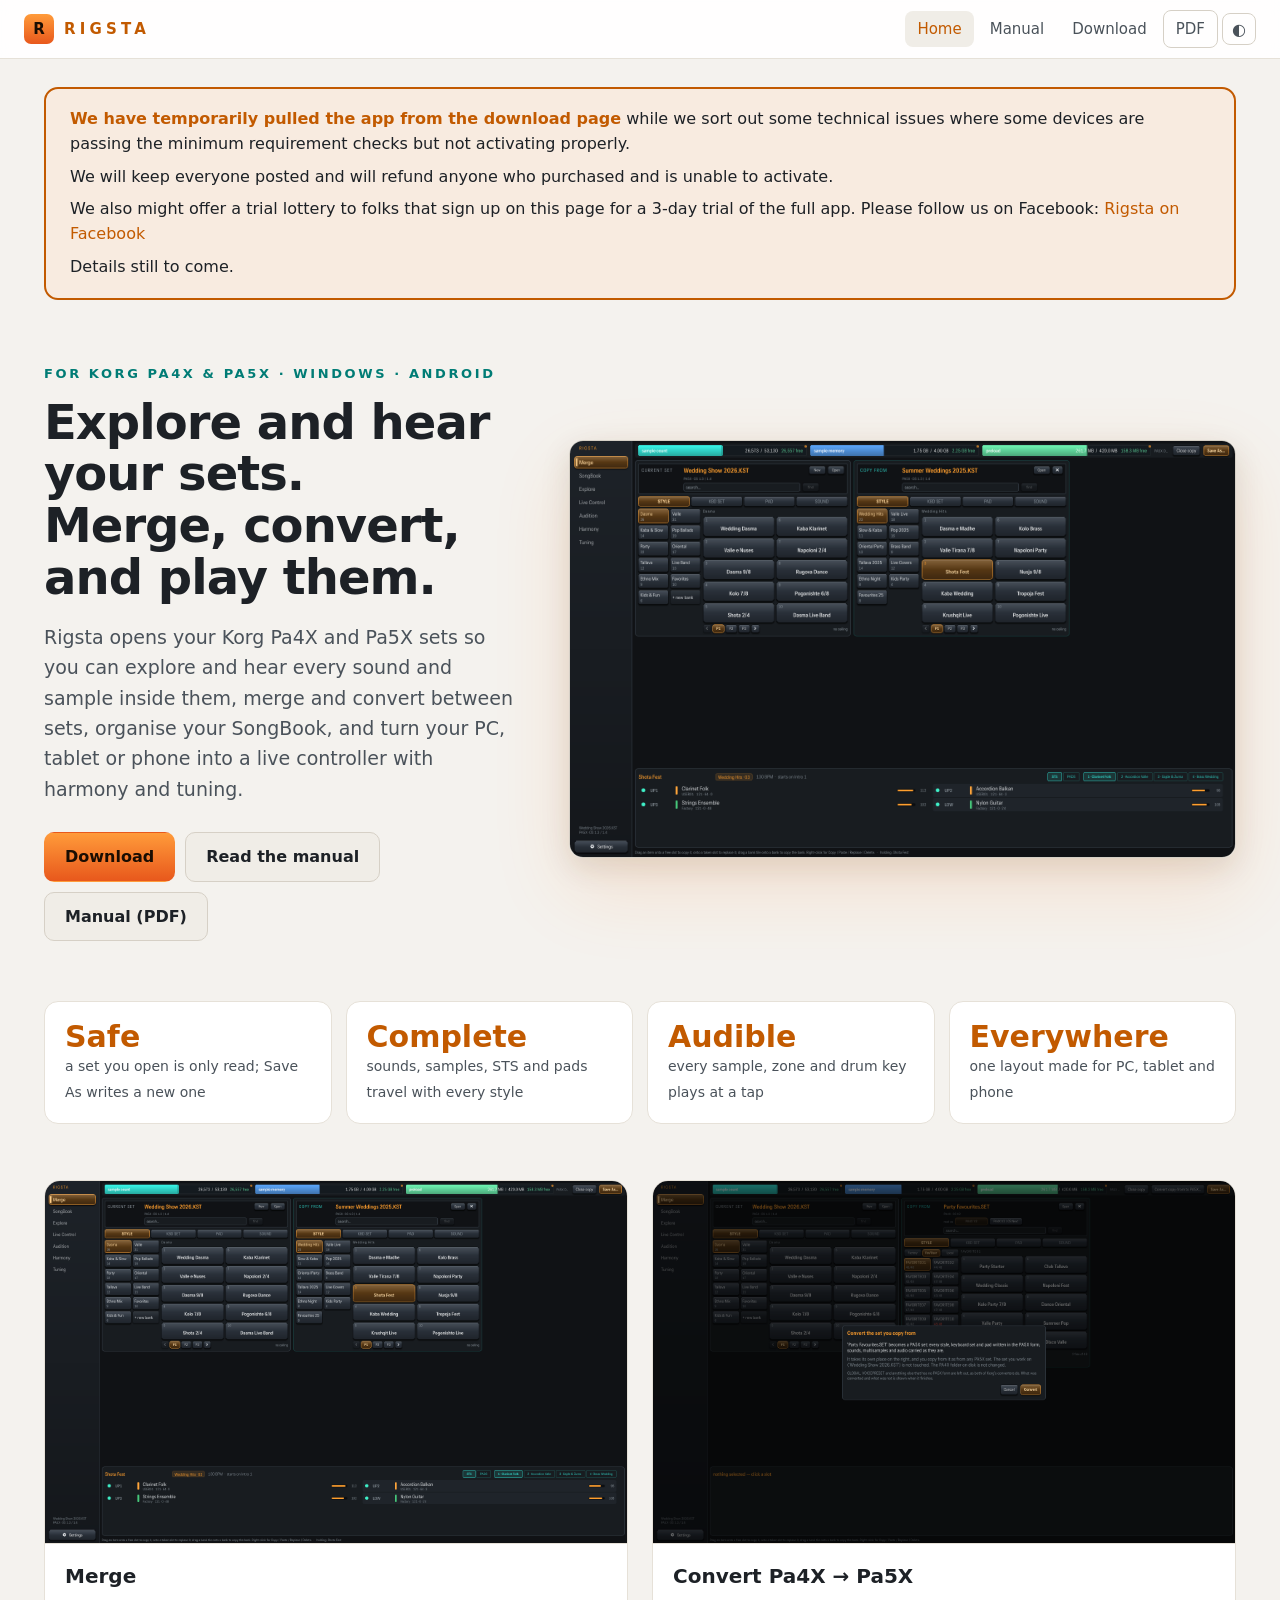
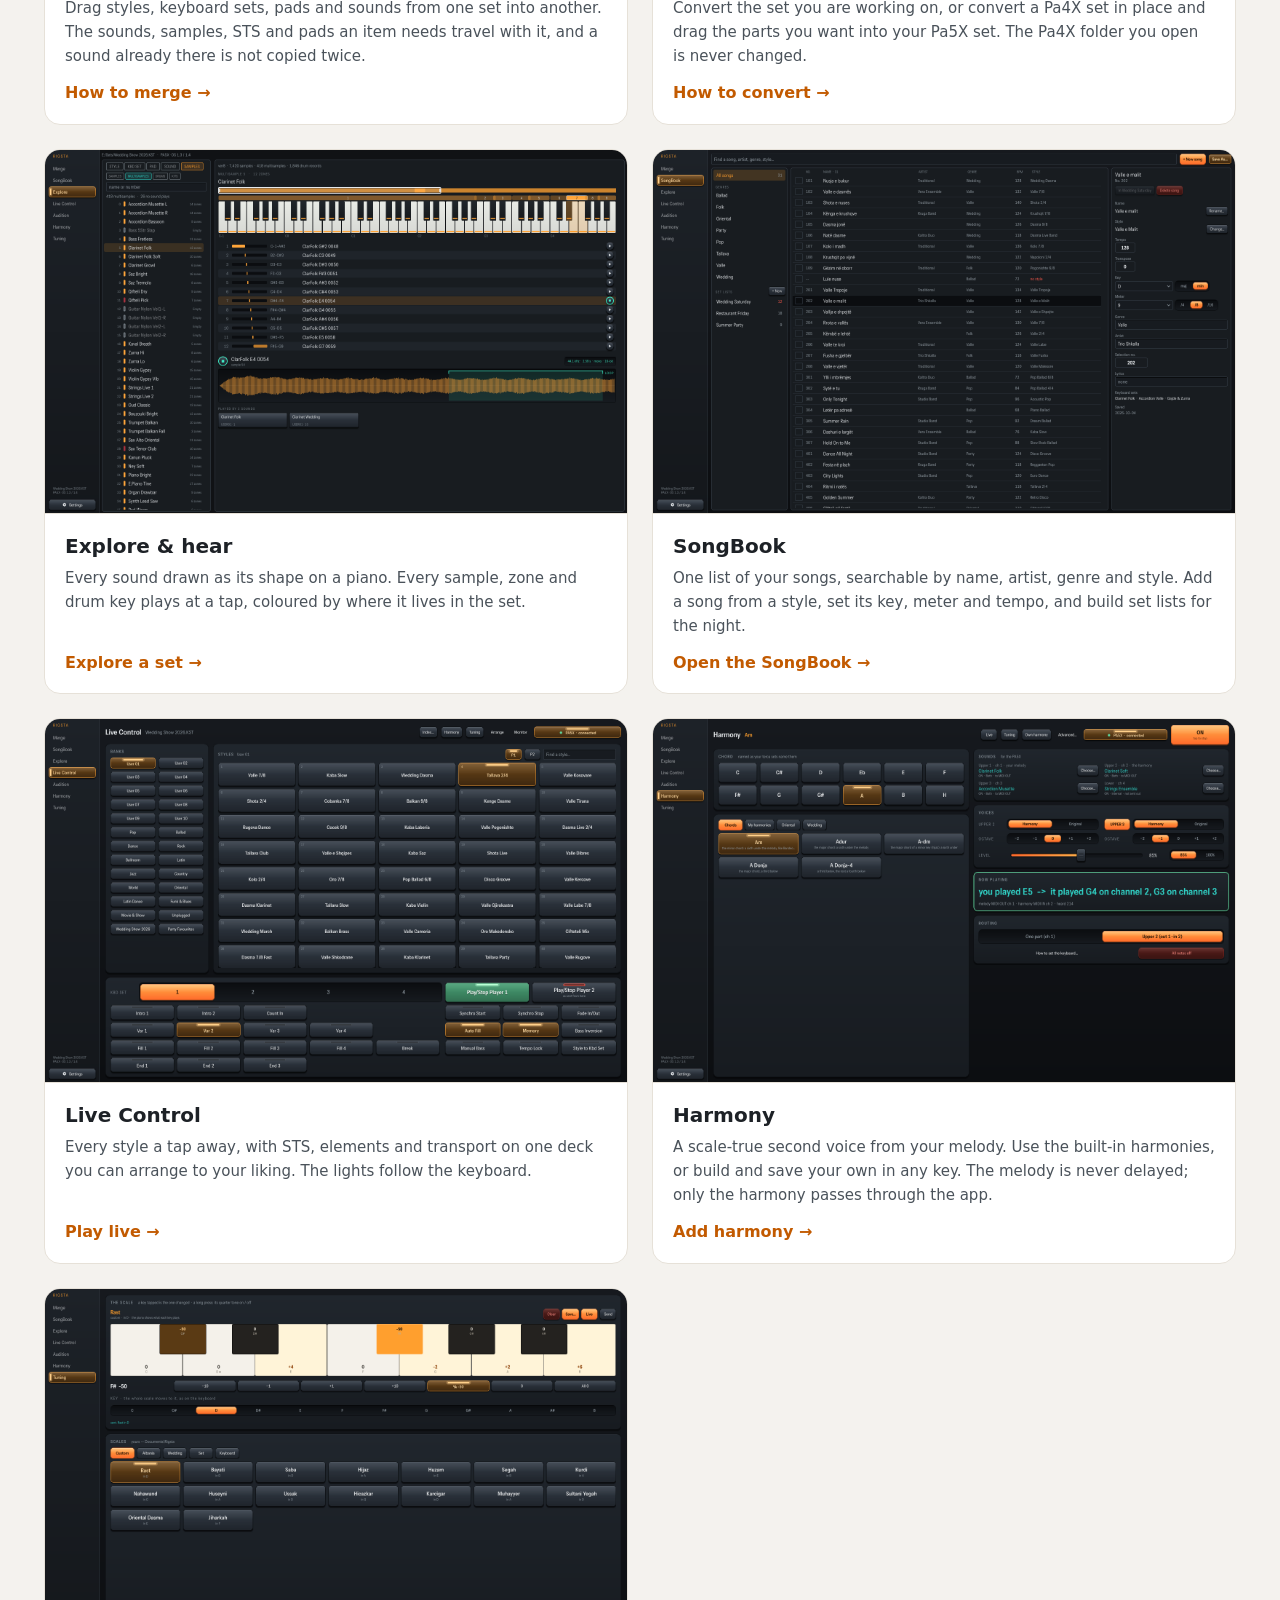
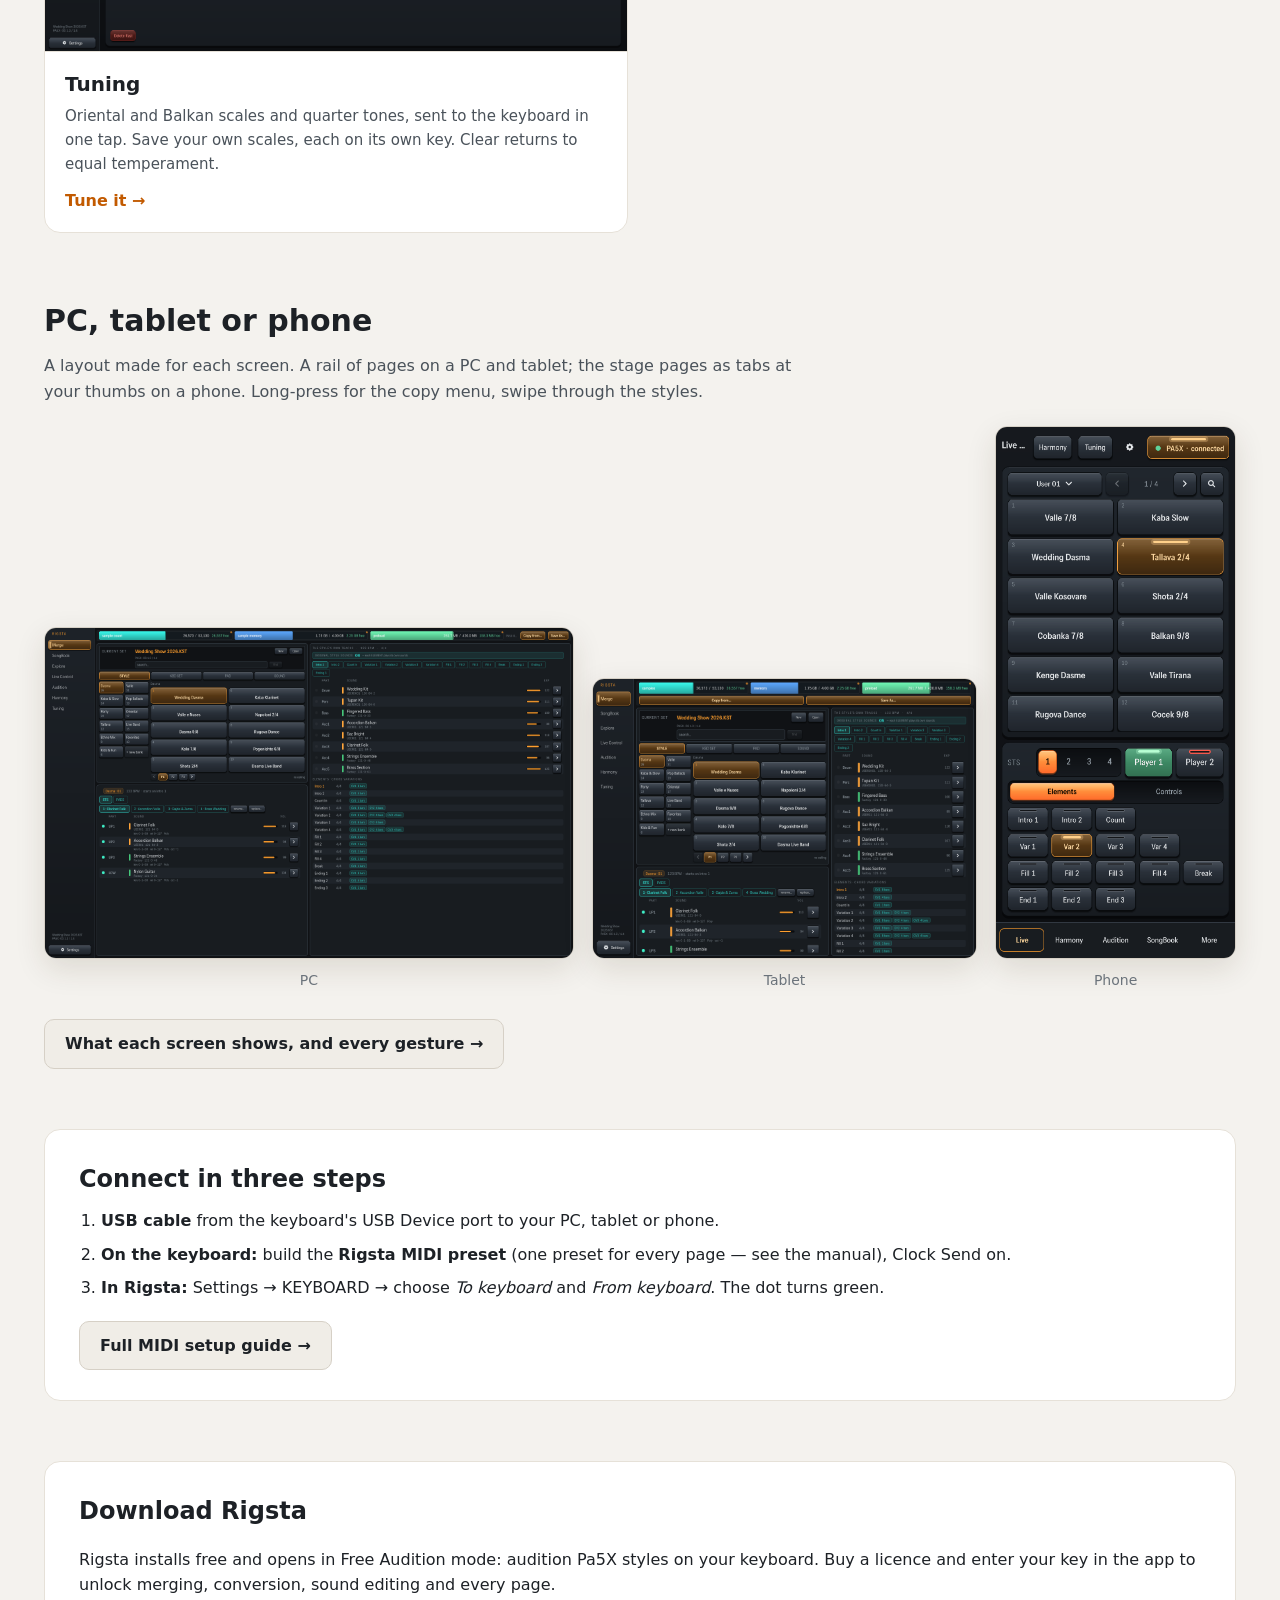
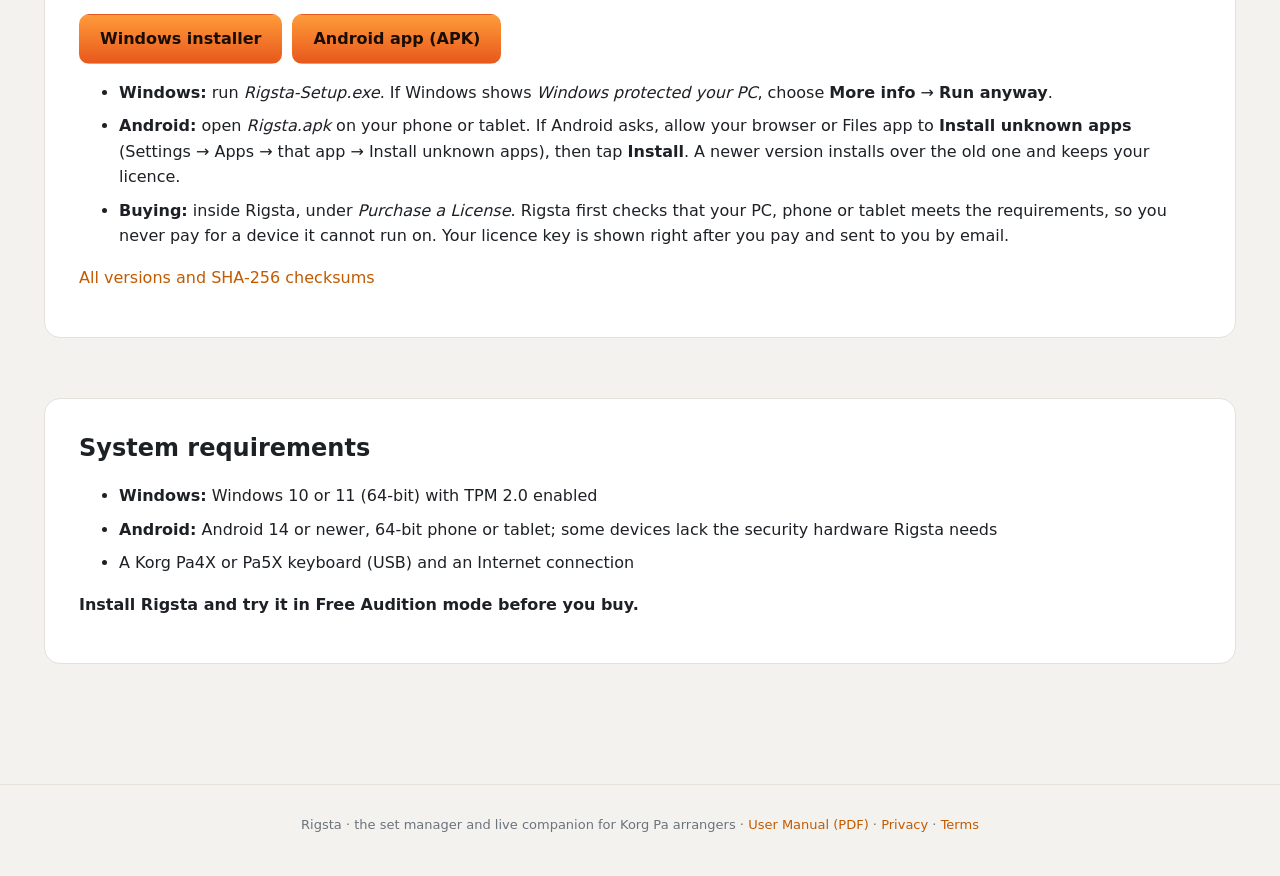
==== index.html @ fed22f4d "Website 2026-10-22 19:08 (Rigsta 1.0.19, be6cf35)" ====
<!doctype html>
<html lang="en"><head>
<meta charset="utf-8"><meta name="viewport" content="width=device-width, initial-scale=1">
<title>Rigsta — set manager and live companion for Korg Pa</title><meta name="description" content="Explore and hear your Korg Pa4X and Pa5X sets, merge and convert between them, organise your SongBook, and play live with harmony and tuning.">
<link rel="stylesheet" href="assets/site.css"><script>try{var t=localStorage.getItem('rigsta-docs-theme');if(t)document.documentElement.dataset.theme=t}catch(e){}</script>
</head><body class="home">
<header class="top">
  <a class="brand" href="index.html"><span class="logo">R</span>RIGSTA</a>
  <nav>
    <a href="index.html" class="on">Home</a>
    <a href="manual.html">Manual</a>
    <a href="index.html#download">Download</a>
    <a class="pdf" href="Rigsta-User-Manual.pdf">PDF</a>
    <button class="theme" type="button" aria-label="Switch light or dark">◐</button>
  </nav>
</header>
<div class="landing">
<section class="notice" role="status">
  <p><b>We have temporarily pulled the app from the download page</b> while we sort out some technical issues where
  some devices are passing the minimum requirement checks but not activating properly.</p>
  <p>We will keep everyone posted and will refund anyone who purchased and is unable to activate.</p>
  <p>We also might offer a trial lottery to folks that sign up on this page for a 3-day trial of the full app.
  Please follow us on Facebook: <a href="https://www.facebook.com/profile.php?id=61594710193170">Rigsta on Facebook</a></p>
  <p>Details still to come.</p>
</section>

<section class="hero">
  <div class="hero-text">
    <p class="kicker">For Korg Pa4X &amp; Pa5X · Windows · Android</p>
    <h1>Explore and hear your sets.<br>Merge, convert, and play them.</h1>
    <p class="lead">Rigsta opens your Korg Pa4X and Pa5X sets so you can explore and hear every sound and
    sample inside them, merge and convert between sets, organise your SongBook, and turn your PC, tablet
    or phone into a live controller with harmony and tuning.</p>
    <div class="cta">
      <a class="btn primary" href="#download">Download</a>
      <a class="btn" href="manual.html">Read the manual</a>
      <a class="btn" href="Rigsta-User-Manual.pdf">Manual (PDF)</a>
    </div>
  </div>
  <figure class="hero-shot"><img src="img/merge_copy.png" alt="Rigsta's Merge page with two sets open"></figure>
</section>

<section class="stats">
  <div><b>Safe</b><span>a set you open is only read; Save As writes a new one</span></div>
  <div><b>Complete</b><span>sounds, samples, STS and pads travel with every style</span></div>
  <div><b>Audible</b><span>every sample, zone and drum key plays at a tap</span></div>
  <div><b>Everywhere</b><span>one layout made for PC, tablet and phone</span></div>
</section>

<section class="features">
  <article><img src="img/merge_copy.png" alt="Merge two sets" loading="lazy"><h3>Merge</h3>
  <p>Drag styles, keyboard sets, pads and sounds from one set into another. The sounds, samples, STS and pads an item needs travel with it, and a sound already there is not copied twice.</p>
  <a href="manual.html#5-the-merge-page">How to merge →</a></article>
  <article><img src="img/convert_copy.png" alt="Convert a Pa4X set to Pa5X" loading="lazy"><h3>Convert Pa4X → Pa5X</h3>
  <p>Convert the set you are working on, or convert a Pa4X set in place and drag the parts you want into your Pa5X set. The Pa4X folder you open is never changed.</p>
  <a href="manual.html#6-converting-a-pa4x-set-to-pa5x">How to convert →</a></article>
  <article><img src="img/samples_multi.png" alt="A multisample's zones on a piano" loading="lazy"><h3>Explore &amp; hear</h3>
  <p>Every sound drawn as its shape on a piano. Every sample, zone and drum key plays at a tap, coloured by where it lives in the set.</p>
  <a href="manual.html#9-the-explore-page">Explore a set →</a></article>
  <article><img src="img/songbook_library.png" alt="The SongBook, one list of songs" loading="lazy"><h3>SongBook</h3>
  <p>One list of your songs, searchable by name, artist, genre and style. Add a song from a style, set its key, meter and tempo, and build set lists for the night.</p>
  <a href="manual.html#8-the-songbook-page">Open the SongBook →</a></article>
  <article><img src="img/live_desktop.png" alt="Live Control" loading="lazy"><h3>Live Control</h3>
  <p>Every style a tap away, with STS, elements and transport on one deck you can arrange to your liking. The lights follow the keyboard.</p>
  <a href="manual.html#11-live-control">Play live →</a></article>
  <article><img src="img/harmony_desktop.png" alt="Harmony" loading="lazy"><h3>Harmony</h3>
  <p>A scale-true second voice from your melody. Use the built-in harmonies, or build and save your own in any key. The melody is never delayed; only the harmony passes through the app.</p>
  <a href="manual.html#12-harmony">Add harmony →</a></article>
  <article><img src="img/tuning.png" alt="Tuning" loading="lazy"><h3>Tuning</h3>
  <p>Oriental and Balkan scales and quarter tones, sent to the keyboard in one tap. Save your own scales, each on its own key. Clear returns to equal temperament.</p>
  <a href="manual.html#13-tuning">Tune it →</a></article>
</section>

<section class="screens">
  <h2>PC, tablet or phone</h2>
  <p>A layout made for each screen. A rail of pages on a PC and tablet; the stage pages as tabs at your thumbs on a phone.
  Long-press for the copy menu, swipe through the styles.</p>
  <div class="devices-row n3">
    <figure class="shot"><img src="img/merge_desktop.png" alt="PC" loading="lazy"><figcaption>PC</figcaption></figure>
    <figure class="shot tablet"><img src="img/merge_tablet.png" alt="Tablet" loading="lazy"><figcaption>Tablet</figcaption></figure>
    <figure class="shot phone"><img src="img/live_phone.png" alt="Phone" loading="lazy"><figcaption>Phone</figcaption></figure>
  </div>
  <a class="btn" href="manual.html#3-phone-tablet-and-pc">What each screen shows, and every gesture →</a>
</section>

<section class="setup">
  <h2>Connect in three steps</h2>
  <ol>
    <li><b>USB cable</b> from the keyboard's USB Device port to your PC, tablet or phone.</li>
    <li><b>On the keyboard:</b> build the <b>Rigsta MIDI preset</b> (one preset for every page — see the manual), Clock Send on.</li>
    <li><b>In Rigsta:</b> Settings → KEYBOARD → choose <i>To keyboard</i> and <i>From keyboard</i>. The dot turns green.</li>
  </ol>
  <a class="btn" href="manual.html#10-connecting-your-keyboard">Full MIDI setup guide →</a>
</section>

<section class="setup" id="download">
  <h2>Download Rigsta</h2>
  <p>Rigsta installs free and opens in Free Audition mode: audition Pa5X styles on your keyboard. Buy a licence and enter
  your key in the app to unlock merging, conversion, sound editing and every page.</p>
  <div class="cta">
    <a class="btn primary" href="https://github.com/waoshqip-arch/rigsta/releases/latest/download/Rigsta-Setup.exe">Windows installer</a>
    <a class="btn primary" href="https://github.com/waoshqip-arch/rigsta/releases/latest/download/Rigsta.apk">Android app (APK)</a>
  </div>
  <ul>
    <li><b>Windows:</b> run <i>Rigsta-Setup.exe</i>. If Windows shows <i>Windows protected your PC</i>, choose
    <b>More info</b> → <b>Run anyway</b>.</li>
    <li><b>Android:</b> open <i>Rigsta.apk</i> on your phone or tablet. If Android asks, allow your browser or Files app
    to <b>Install unknown apps</b> (Settings → Apps → that app → Install unknown apps), then tap <b>Install</b>.
    A newer version installs over the old one and keeps your licence.</li>
    <li><b>Buying:</b> inside Rigsta, under <i>Purchase a License</i>. Rigsta first checks that your PC, phone or
    tablet meets the requirements, so you never pay for a device it cannot run on. Your licence key is shown right
    after you pay and sent to you by email.</li>
  </ul>
  <p><a href="https://github.com/waoshqip-arch/rigsta/releases">All versions and SHA-256 checksums</a></p>
</section>

<section class="setup" id="requirements">
  <h2>System requirements</h2>
  <ul>
    <li><b>Windows:</b> Windows 10 or 11 (64-bit) with TPM 2.0 enabled</li>
    <li><b>Android:</b> Android 14 or newer, 64-bit phone or tablet; some devices lack the security hardware Rigsta needs</li>
    <li>A Korg Pa4X or Pa5X keyboard (USB) and an Internet connection</li>
  </ul>
  <p><b>Install Rigsta and try it in Free Audition mode before you buy.</b></p>
</section>
</div>
<footer class="foot">Rigsta · the set manager and live companion for Korg Pa arrangers ·
<a href="Rigsta-User-Manual.pdf">User Manual (PDF)</a> · <a href="privacy.html">Privacy</a> · <a href="terms.html">Terms</a></footer>
<script src="assets/site.js"></script>
</body></html>
---- assets/site.css ----
/* Rigsta docs -- the app's "Stage Amber" look: graphite panels, amber light */
:root {
  --bg: #101215; --panel: #181c20; --panel2: #1f242a; --line: #3d4650; --line-soft: #2c333b;
  --txt: #e6e9ec; --dim: #aab3ba; --muted: #828c94;
  --accent: #ff9f2e; --accent-2: #31d4c8; --ok: #5fd39a; --pri-top: #ffb14a; --pri-bottom: #ff6a2b; --on-pri: #1a0d02;
  --code-bg: #0b0d10; --shadow: 0 10px 30px rgba(0,0,0,.45);
  --sans: "Segoe UI", "IBM Plex Sans", system-ui, -apple-system, Roboto, sans-serif;
  --mono: "IBM Plex Mono", Consolas, "Droid Sans Mono", monospace;
  color-scheme: dark;
}
:root[data-theme="light"] {
  --bg: #f4f2ee; --panel: #ffffff; --panel2: #f0ede7; --line: #d6d0c6; --line-soft: #e6e1d8;
  --txt: #1d2126; --dim: #4a525a; --muted: #6b737b;
  --accent: #c25a00; --accent-2: #007c75; --ok: #1d8a52; --pri-top: #ff9b3a; --pri-bottom: #e8581c; --on-pri: #1a0d02;
  --code-bg: #efe9df; --shadow: 0 10px 30px rgba(60,40,10,.12);
  color-scheme: light;
}
* { box-sizing: border-box; }
html { scroll-behavior: smooth; scroll-padding-top: 76px; }
body { margin: 0; background: var(--bg); color: var(--txt); font: 16px/1.6 var(--sans); -webkit-text-size-adjust: 100%; }
a { color: var(--accent); text-decoration: none; }
a:hover { text-decoration: underline; }
img { max-width: 100%; height: auto; }

/* ── the bar ── */
.top { position: sticky; top: 0; z-index: 10; display: flex; align-items: center; justify-content: space-between; gap: 12px;
  padding: 10px 24px; background: color-mix(in srgb, var(--panel) 92%, transparent); backdrop-filter: blur(8px);
  border-bottom: 1px solid var(--line-soft); }
.brand { display: flex; align-items: center; gap: 10px; color: var(--accent); font-weight: 700; letter-spacing: .28em; font-size: 15px; }
.brand:hover { text-decoration: none; }
.logo { display: grid; place-items: center; width: 30px; height: 30px; border-radius: 7px; letter-spacing: 0;
  background: linear-gradient(var(--pri-top), var(--pri-bottom)); color: var(--on-pri); font-weight: 800; }
.top nav { display: flex; align-items: center; gap: 4px; flex-wrap: wrap; }
.top nav a { color: var(--dim); padding: 6px 12px; border-radius: 8px; font-size: 15px; }
.top nav a:hover { color: var(--txt); background: var(--panel2); text-decoration: none; }
.top nav a.on { color: var(--accent); background: var(--panel2); }
.top nav a.pdf { border: 1px solid var(--line); }
.theme { background: none; border: 1px solid var(--line); color: var(--dim); border-radius: 8px; width: 34px; height: 32px; cursor: pointer; font-size: 16px; }

/* ── the docs ── */
.docwrap { display: grid; grid-template-columns: 290px minmax(0, 1fr); max-width: 1320px; margin: 0 auto; gap: 40px; padding: 0 24px; }
.docwrap.single { grid-template-columns: minmax(0, 1fr); max-width: 980px; }
.toc { position: sticky; top: 64px; align-self: start; max-height: calc(100vh - 64px); overflow: auto; padding: 24px 4px 40px 0; }
.toc input { width: 100%; padding: 9px 12px; border-radius: 8px; border: 1px solid var(--line); background: var(--panel);
  color: var(--txt); font: inherit; font-size: 14px; }
.toc nav { margin-top: 14px; display: flex; flex-direction: column; }
.toc nav a { color: var(--dim); font-size: 14px; padding: 4px 10px; border-left: 2px solid transparent; line-height: 1.35; }
.toc nav a.l3 { padding-left: 24px; font-size: 13px; color: var(--muted); }
.toc nav a.on { color: var(--accent); border-left-color: var(--accent); background: var(--panel); }
.toc nav a:hover { text-decoration: none; color: var(--txt); }
#hits { margin-top: 8px; display: flex; flex-direction: column; gap: 4px; }
#hits a { display: block; padding: 8px 10px; border-radius: 8px; background: var(--panel); border: 1px solid var(--line-soft); color: var(--txt); font-size: 13px; }
#hits a small { display: block; color: var(--muted); }
#hits mark { background: color-mix(in srgb, var(--accent) 35%, transparent); color: inherit; }
#hits .none { color: var(--muted); font-size: 13px; padding: 6px 10px; }

.doc { padding: 28px 0 80px; min-width: 0; }
.doc h1 { font-size: 40px; line-height: 1.15; margin: 8px 0 8px; letter-spacing: -.01em; }
.doc h2 { font-size: 28px; margin: 56px 0 12px; padding-top: 8px; border-top: 1px solid var(--line-soft); }
.doc h3 { font-size: 20px; margin: 34px 0 8px; color: var(--txt); }
.doc h4 { font-size: 17px; margin: 26px 0 6px; color: var(--accent); }
.doc h2:first-of-type { border-top: 0; }
.anchor { margin-left: 8px; color: var(--muted); opacity: 0; font-weight: 400; font-size: .8em; }
h1:hover .anchor, h2:hover .anchor, h3:hover .anchor, h4:hover .anchor { opacity: 1; }
.doc p, .doc li { color: var(--txt); }
.doc strong { color: var(--txt); font-weight: 650; }
.doc em { color: var(--dim); }
.doc hr { border: 0; height: 0; margin: 12px 0; }
.doc code { font-family: var(--mono); font-size: .88em; background: var(--code-bg); border: 1px solid var(--line-soft); padding: 1px 6px; border-radius: 5px; }
.doc ul, .doc ol { padding-left: 24px; }
.doc li { margin: 4px 0; }
.doc blockquote { margin: 20px 0; padding: 14px 18px; background: var(--panel); border: 1px solid var(--line-soft);
  border-left: 4px solid var(--accent); border-radius: 10px; }
.doc blockquote p { margin: 0; }
.table-wrap { overflow-x: auto; margin: 16px 0; border: 1px solid var(--line-soft); border-radius: 10px; }
table { border-collapse: collapse; width: 100%; font-size: 15px; }
th, td { text-align: left; padding: 9px 14px; border-bottom: 1px solid var(--line-soft); vertical-align: top; }
th { background: var(--panel2); color: var(--dim); font-size: 13px; text-transform: uppercase; letter-spacing: .06em; font-weight: 600; }
tbody tr:last-child td { border-bottom: 0; }
tbody tr:nth-child(even) td { background: color-mix(in srgb, var(--panel) 60%, transparent); }
figure.shot { margin: 22px 0 28px; }
figure.shot img { display: block; border-radius: 12px; border: 1px solid var(--line); box-shadow: var(--shadow); }
figure.shot.phone img { max-width: 330px; margin: 0 auto; }
figure.shot figcaption { color: var(--muted); font-size: 14px; margin-top: 10px; text-align: center; }

/* ── the manual's own blocks [tools/build_docs.py `:::`] ── */
.glance { margin: 14px 0 26px; padding: 16px 20px 6px; border-radius: 14px; background: var(--panel);
  border: 1px solid var(--line-soft); border-top: 3px solid var(--accent); }
.glance .label, .callout .label { font-size: 12px; font-weight: 700; letter-spacing: .14em; text-transform: uppercase;
  color: var(--accent); margin-bottom: 6px; }
.glance p, .glance li { font-size: 16.5px; }
.glance ul { margin: 6px 0 10px; }
.callout { margin: 18px 0 22px; padding: 12px 18px 4px; border-radius: 12px; background: var(--panel);
  border: 1px solid var(--line-soft); border-left: 4px solid var(--accent-2); }
.callout .label { color: var(--accent-2); }
.callout.warn { border-left-color: #ff5a4f; }
.callout.warn .label { color: #ff6f64; }
.callout.note { border-left-color: var(--line); }
.callout.note .label { color: var(--dim); }
.cards { display: grid; grid-template-columns: repeat(auto-fill, minmax(210px, 1fr)); gap: 12px; margin: 18px 0 30px; }
.cards .card { display: flex; flex-direction: column; gap: 3px; padding: 14px 16px; border-radius: 12px; background: var(--panel);
  border: 1px solid var(--line-soft); color: var(--txt); transition: border-color .15s, transform .15s; }
.cards .card:hover { text-decoration: none; border-color: var(--accent); transform: translateY(-2px); }
.cards .card b { color: var(--accent); font-size: 16px; }
.cards .card span { color: var(--dim); font-size: 14px; line-height: 1.4; }
.devices-row { display: grid; gap: 18px; align-items: end; margin: 22px 0 28px; }
.devices-row.n2 { grid-template-columns: 1.6fr 1fr; }
.devices-row.n3 { grid-template-columns: 2.2fr 1.6fr 1fr; }
.devices-row.n4 { grid-template-columns: repeat(4, minmax(0, 1fr)); }
.devices-row figure.shot { margin: 0; }
.devices-row figure.shot img { width: 100%; max-width: none; }
figure.shot.tablet img { max-width: 720px; margin: 0 auto; }
.devices-row figure.shot.tablet img { max-width: none; }

/* ── the landing ── */
.landing { max-width: 1240px; margin: 0 auto; padding: 0 24px 60px; }
/* a notice above everything on the home page (downloads paused, ...) */
.notice { margin: 28px 0 0; padding: 18px 24px; border: 2px solid var(--accent); border-radius: 14px;
  background: color-mix(in srgb, var(--accent) 12%, var(--panel)); color: var(--txt); font-size: 16px; line-height: 1.55; }
.notice p { margin: 0 0 8px; }
.notice p:last-child { margin-bottom: 0; }
.notice b { color: var(--accent); }
.hero { display: grid; grid-template-columns: minmax(0, 5fr) minmax(0, 7fr); gap: 48px; align-items: center; padding: 64px 0 40px; }
.kicker { color: var(--accent-2); letter-spacing: .2em; text-transform: uppercase; font-size: 13px; font-weight: 600; margin: 0 0 12px; }
.hero h1 { font-size: 48px; line-height: 1.08; margin: 0 0 18px; letter-spacing: -.02em; }
.lead { font-size: 19px; color: var(--dim); margin: 0 0 28px; }
.cta { display: flex; gap: 10px; flex-wrap: wrap; }
.btn { display: inline-block; padding: 11px 20px; border-radius: 10px; border: 1px solid var(--line); color: var(--txt);
  background: var(--panel2); font-weight: 600; }
.btn:hover { text-decoration: none; border-color: var(--accent); }
.btn.primary { background: linear-gradient(var(--pri-top), var(--pri-bottom)); color: var(--on-pri); border-color: transparent; }
.hero-shot { margin: 0; }
.hero-shot img { border-radius: 14px; border: 1px solid var(--line); box-shadow: 0 30px 80px rgba(255,120,30,.14), var(--shadow); }
.stats { display: grid; grid-template-columns: repeat(4, 1fr); gap: 14px; margin: 20px 0 56px; }
.stats div { background: var(--panel); border: 1px solid var(--line-soft); border-radius: 14px; padding: 18px 20px; }
.stats b { display: block; font-size: 30px; color: var(--accent); line-height: 1.1; }
.stats span { color: var(--dim); font-size: 14px; }
.features { display: grid; grid-template-columns: repeat(2, 1fr); gap: 24px; }
.features article { background: var(--panel); border: 1px solid var(--line-soft); border-radius: 16px; overflow: hidden; display: flex; flex-direction: column; }
.features img { aspect-ratio: 16 / 10; object-fit: cover; object-position: left top; border-bottom: 1px solid var(--line-soft); }
.features h3 { margin: 16px 20px 4px; font-size: 20px; }
.features p { margin: 0 20px 12px; color: var(--dim); font-size: 15px; flex: 1; }
.features a { margin: 0 20px 18px; font-weight: 600; }
.screens { margin: 64px 0 0; }
.screens h2 { margin: 0 0 8px; font-size: 30px; }
.screens > p { color: var(--dim); max-width: 760px; margin: 0 0 8px; }
.setup { margin: 60px 0; padding: 30px 34px; background: var(--panel); border: 1px solid var(--line-soft); border-radius: 16px; }
.setup h2 { margin: 0 0 10px; }
.setup ol { padding-left: 22px; margin: 0 0 20px; }
.setup li { margin: 8px 0; }
.devices { display: grid; grid-template-columns: 1fr 1.3fr 1fr; gap: 30px; align-items: center; }
.devices .shot { margin: 0; }
.devices h2 { margin-top: 0; }
.devices p { color: var(--dim); }
.foot { text-align: center; color: var(--muted); font-size: 13px; padding: 30px 16px 40px; border-top: 1px solid var(--line-soft); }

/* ── pictures open over the page [site.js]: fitted to the screen, a click for full resolution ── */
img.zoomable { cursor: zoom-in; }
body.lb-open { overflow: hidden; }
.lightbox { position: fixed; inset: 0; z-index: 100; display: none; flex-direction: column; background: rgba(8, 9, 11, .94); }
.lightbox.on { display: flex; }
.lb-stage { flex: 1; min-height: 0; overflow: hidden; display: flex; align-items: center; justify-content: center; padding: 16px; }
.lb-stage img { max-width: 100%; max-height: 100%; object-fit: contain; border-radius: 8px; box-shadow: 0 20px 60px rgba(0,0,0,.6); cursor: zoom-in; }
.lightbox.full .lb-stage { overflow: auto; display: block; padding: 0; }
.lightbox.full .lb-stage img { max-width: none; max-height: none; border-radius: 0; cursor: zoom-out; }
.lb-bar { display: flex; align-items: center; gap: 16px; padding: 10px 16px; color: #e6e9ec; border-top: 1px solid #2c333b; }
.lb-cap { flex: 1; min-width: 0; font-weight: 600; }
.lb-hint { color: #828c94; font-size: 13px; }
.lb-close { background: none; border: 1px solid #3d4650; color: #e6e9ec; border-radius: 8px; width: 36px; height: 36px; font-size: 16px; cursor: pointer; }
.lb-close:hover { border-color: #ff9f2e; }

@media (max-width: 1000px) {
  .docwrap { grid-template-columns: minmax(0, 1fr); gap: 0; }
  .toc { position: static; max-height: none; padding: 16px 0 0; }
  .toc nav { display: none; }
  .hero { grid-template-columns: minmax(0, 1fr); padding-top: 36px; gap: 28px; }
  .features { grid-template-columns: repeat(2, 1fr); }
  .stats { grid-template-columns: repeat(2, 1fr); }
  .devices { grid-template-columns: 1fr 1fr; }
  .devices > div { grid-column: 1 / -1; order: -1; }
  .devices-row.n3, .devices-row.n4 { grid-template-columns: repeat(2, minmax(0, 1fr)); }
}
@media (max-width: 640px) {
  .top { padding: 8px 16px; }
  .brand span:not(.logo) { display: none; }
  .top nav a { padding: 6px 8px; font-size: 14px; }
  .docwrap, .landing { padding: 0 16px; }
  .doc h1 { font-size: 30px; }
  .doc h2 { font-size: 23px; }
  .hero h1 { font-size: 34px; }
  .features, .stats { grid-template-columns: minmax(0, 1fr); }
  .devices-row.n2, .devices-row.n3, .devices-row.n4 { grid-template-columns: minmax(0, 1fr); }
  .devices-row figure.shot.phone img { max-width: 300px; margin: 0 auto; }
  th, td { padding: 8px 10px; font-size: 14px; }
  .setup { padding: 22px 18px; }
  .lb-hint { display: none; }
}
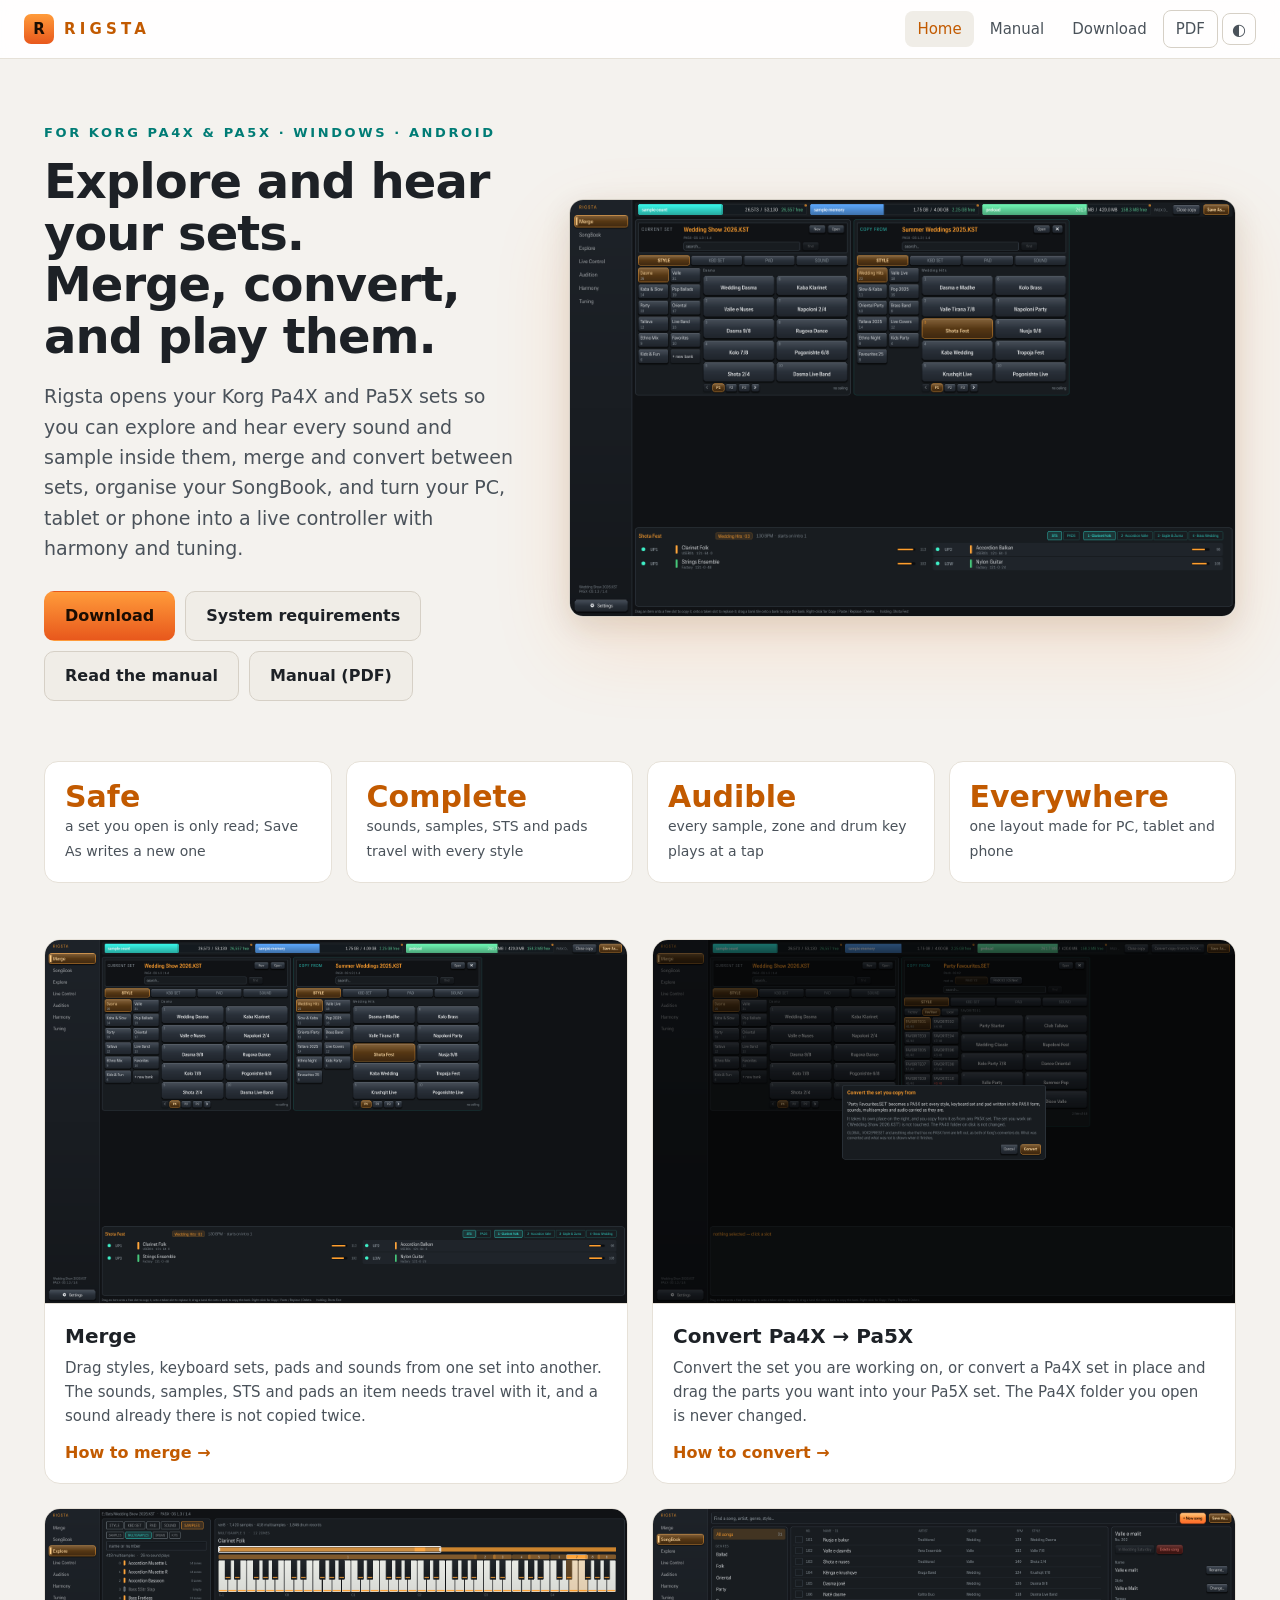
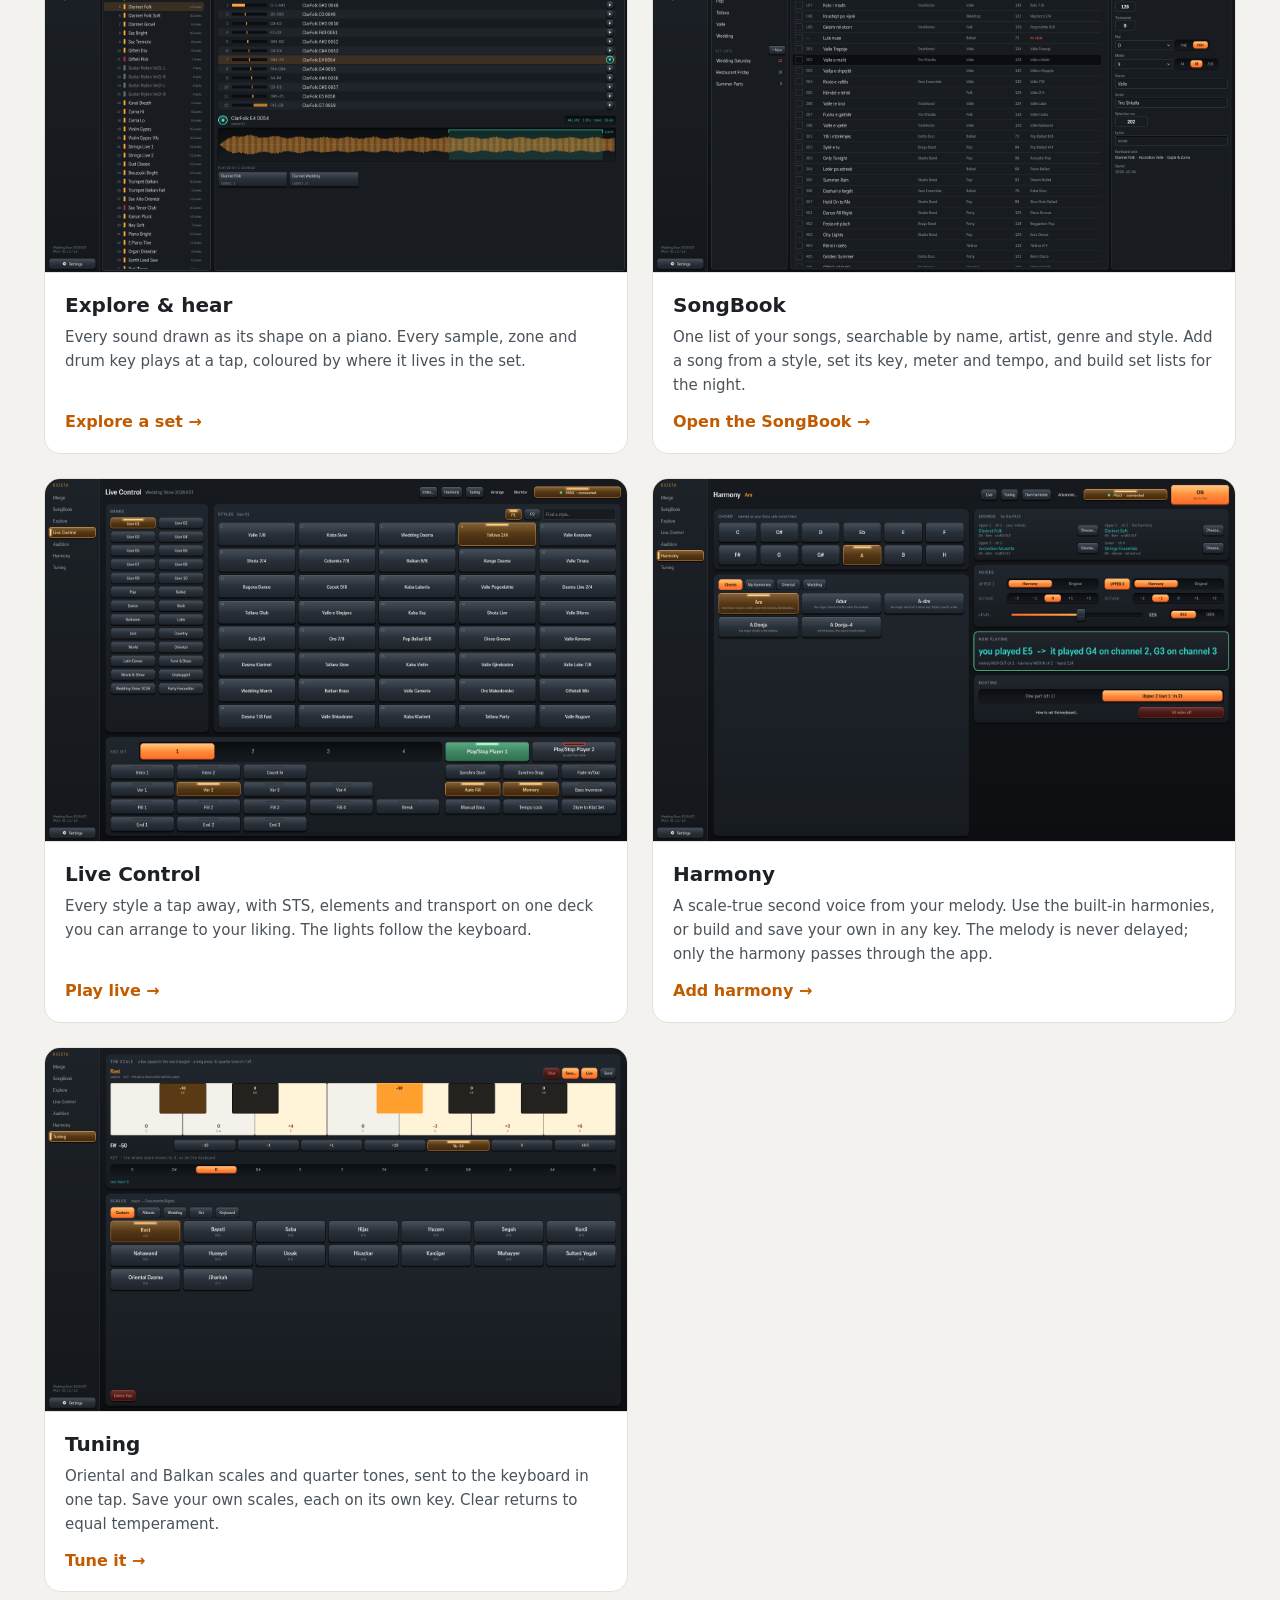
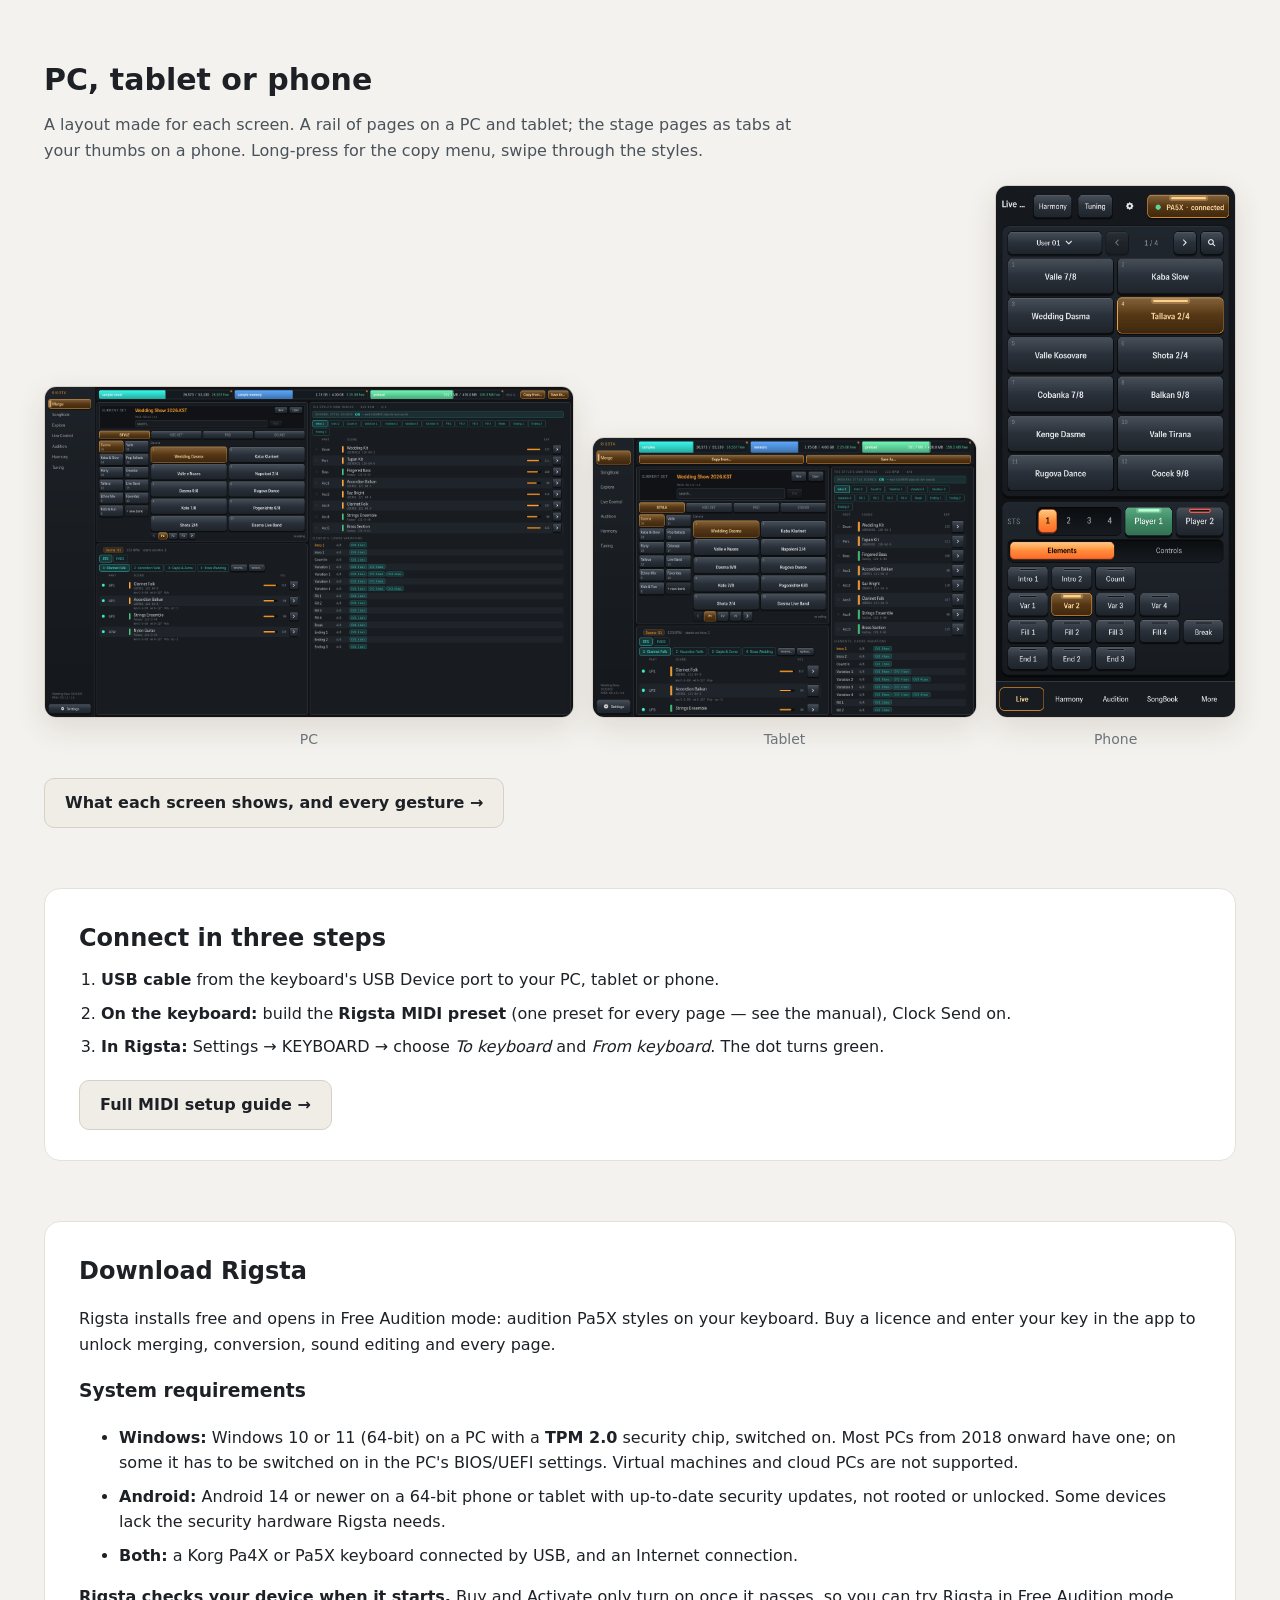
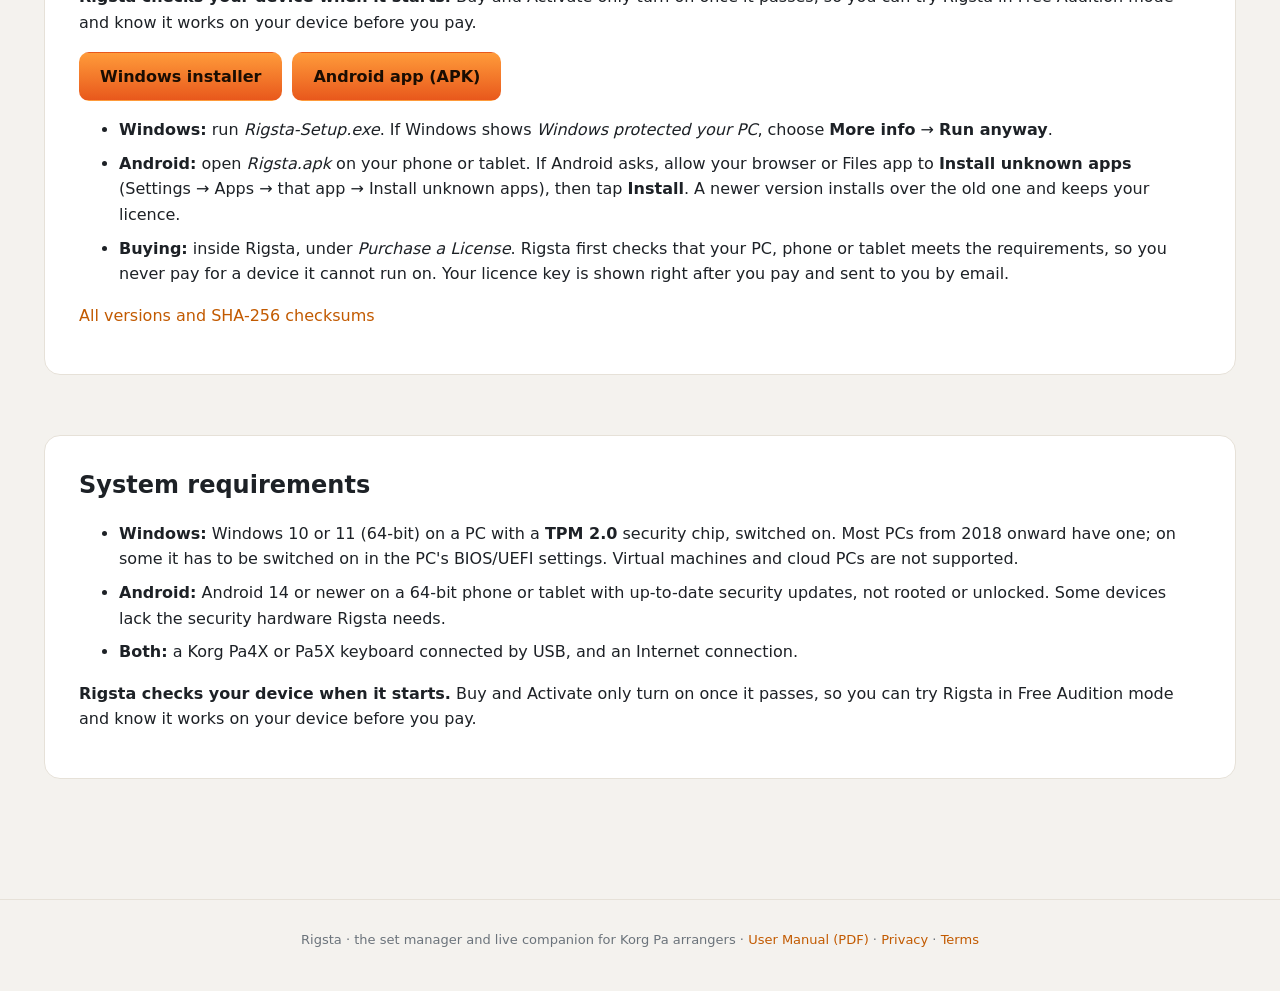
==== commit 8f075372: "Website 2026-10-22 23:18 (Rigsta 1.0.21, 1d7df73)" ====
--- a/index.html
+++ b/index.html
@@ -15,15 +15,6 @@
   </nav>
 </header>
 <div class="landing">
-<section class="notice" role="status">
-  <p><b>We have temporarily pulled the app from the download page</b> while we sort out some technical issues where
-  some devices are passing the minimum requirement checks but not activating properly.</p>
-  <p>We will keep everyone posted and will refund anyone who purchased and is unable to activate.</p>
-  <p>We also might offer a trial lottery to folks that sign up on this page for a 3-day trial of the full app.
-  Please follow us on Facebook: <a href="https://www.facebook.com/profile.php?id=61594710193170">Rigsta on Facebook</a></p>
-  <p>Details still to come.</p>
-</section>
-
 <section class="hero">
   <div class="hero-text">
     <p class="kicker">For Korg Pa4X &amp; Pa5X · Windows · Android</p>
@@ -33,6 +24,7 @@
     or phone into a live controller with harmony and tuning.</p>
     <div class="cta">
       <a class="btn primary" href="#download">Download</a>
+      <a class="btn" href="#requirements">System requirements</a>
       <a class="btn" href="manual.html">Read the manual</a>
       <a class="btn" href="Rigsta-User-Manual.pdf">Manual (PDF)</a>
     </div>
@@ -97,6 +89,17 @@
   <h2>Download Rigsta</h2>
   <p>Rigsta installs free and opens in Free Audition mode: audition Pa5X styles on your keyboard. Buy a licence and enter
   your key in the app to unlock merging, conversion, sound editing and every page.</p>
+  <h3>System requirements</h3>
+  <ul>
+    <li><b>Windows:</b> Windows 10 or 11 (64-bit) on a PC with a <b>TPM 2.0</b> security chip, switched on. Most PCs
+    from 2018 onward have one; on some it has to be switched on in the PC's BIOS/UEFI settings. Virtual machines and
+    cloud PCs are not supported.</li>
+    <li><b>Android:</b> Android 14 or newer on a 64-bit phone or tablet with up-to-date security updates, not rooted
+    or unlocked. Some devices lack the security hardware Rigsta needs.</li>
+    <li><b>Both:</b> a Korg Pa4X or Pa5X keyboard connected by USB, and an Internet connection.</li>
+  </ul>
+  <p><b>Rigsta checks your device when it starts.</b> Buy and Activate only turn on once it passes, so you can try
+  Rigsta in Free Audition mode and know it works on your device before you pay.</p>
   <div class="cta">
     <a class="btn primary" href="https://github.com/waoshqip-arch/rigsta/releases/latest/download/Rigsta-Setup.exe">Windows installer</a>
     <a class="btn primary" href="https://github.com/waoshqip-arch/rigsta/releases/latest/download/Rigsta.apk">Android app (APK)</a>
@@ -117,11 +120,15 @@
 <section class="setup" id="requirements">
   <h2>System requirements</h2>
   <ul>
-    <li><b>Windows:</b> Windows 10 or 11 (64-bit) with TPM 2.0 enabled</li>
-    <li><b>Android:</b> Android 14 or newer, 64-bit phone or tablet; some devices lack the security hardware Rigsta needs</li>
-    <li>A Korg Pa4X or Pa5X keyboard (USB) and an Internet connection</li>
+    <li><b>Windows:</b> Windows 10 or 11 (64-bit) on a PC with a <b>TPM 2.0</b> security chip, switched on. Most PCs
+    from 2018 onward have one; on some it has to be switched on in the PC's BIOS/UEFI settings. Virtual machines and
+    cloud PCs are not supported.</li>
+    <li><b>Android:</b> Android 14 or newer on a 64-bit phone or tablet with up-to-date security updates, not rooted
+    or unlocked. Some devices lack the security hardware Rigsta needs.</li>
+    <li><b>Both:</b> a Korg Pa4X or Pa5X keyboard connected by USB, and an Internet connection.</li>
   </ul>
-  <p><b>Install Rigsta and try it in Free Audition mode before you buy.</b></p>
+  <p><b>Rigsta checks your device when it starts.</b> Buy and Activate only turn on once it passes, so you can try
+  Rigsta in Free Audition mode and know it works on your device before you pay.</p>
 </section>
 </div>
 <footer class="foot">Rigsta · the set manager and live companion for Korg Pa arrangers ·
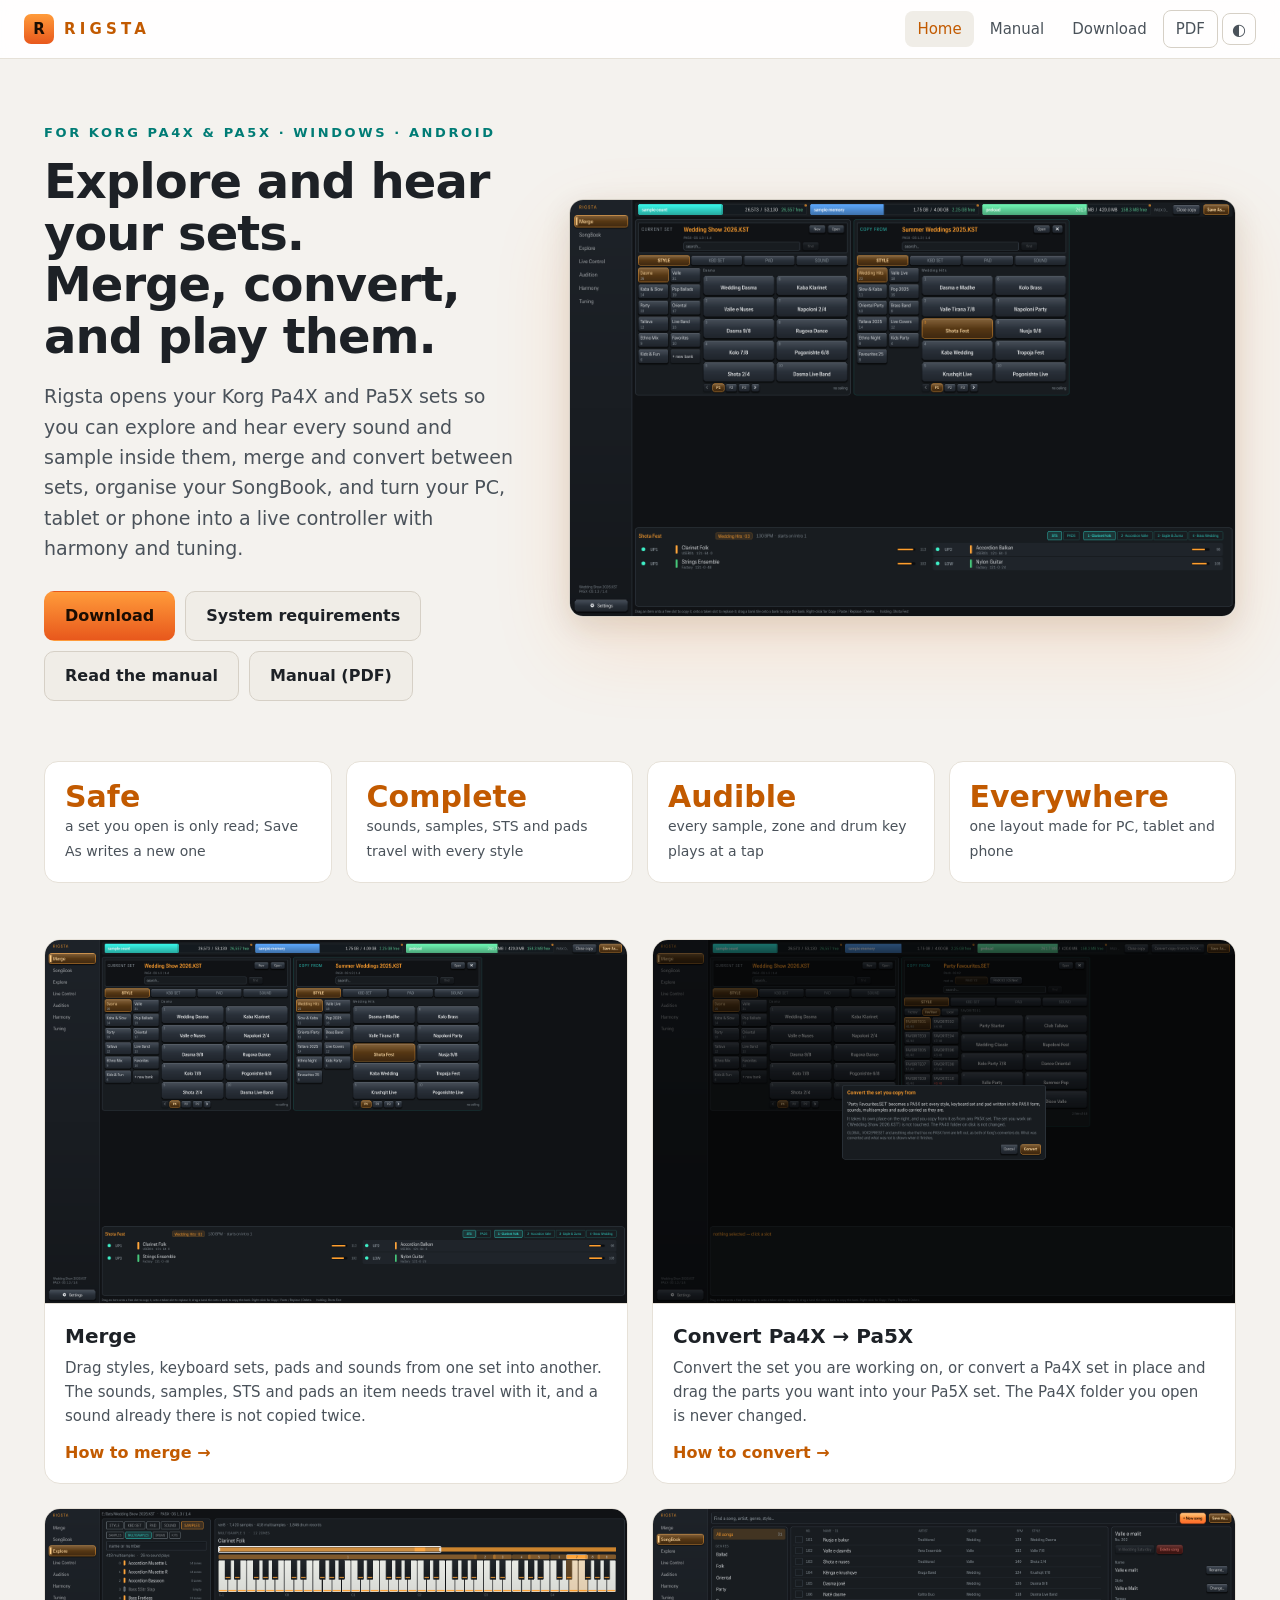
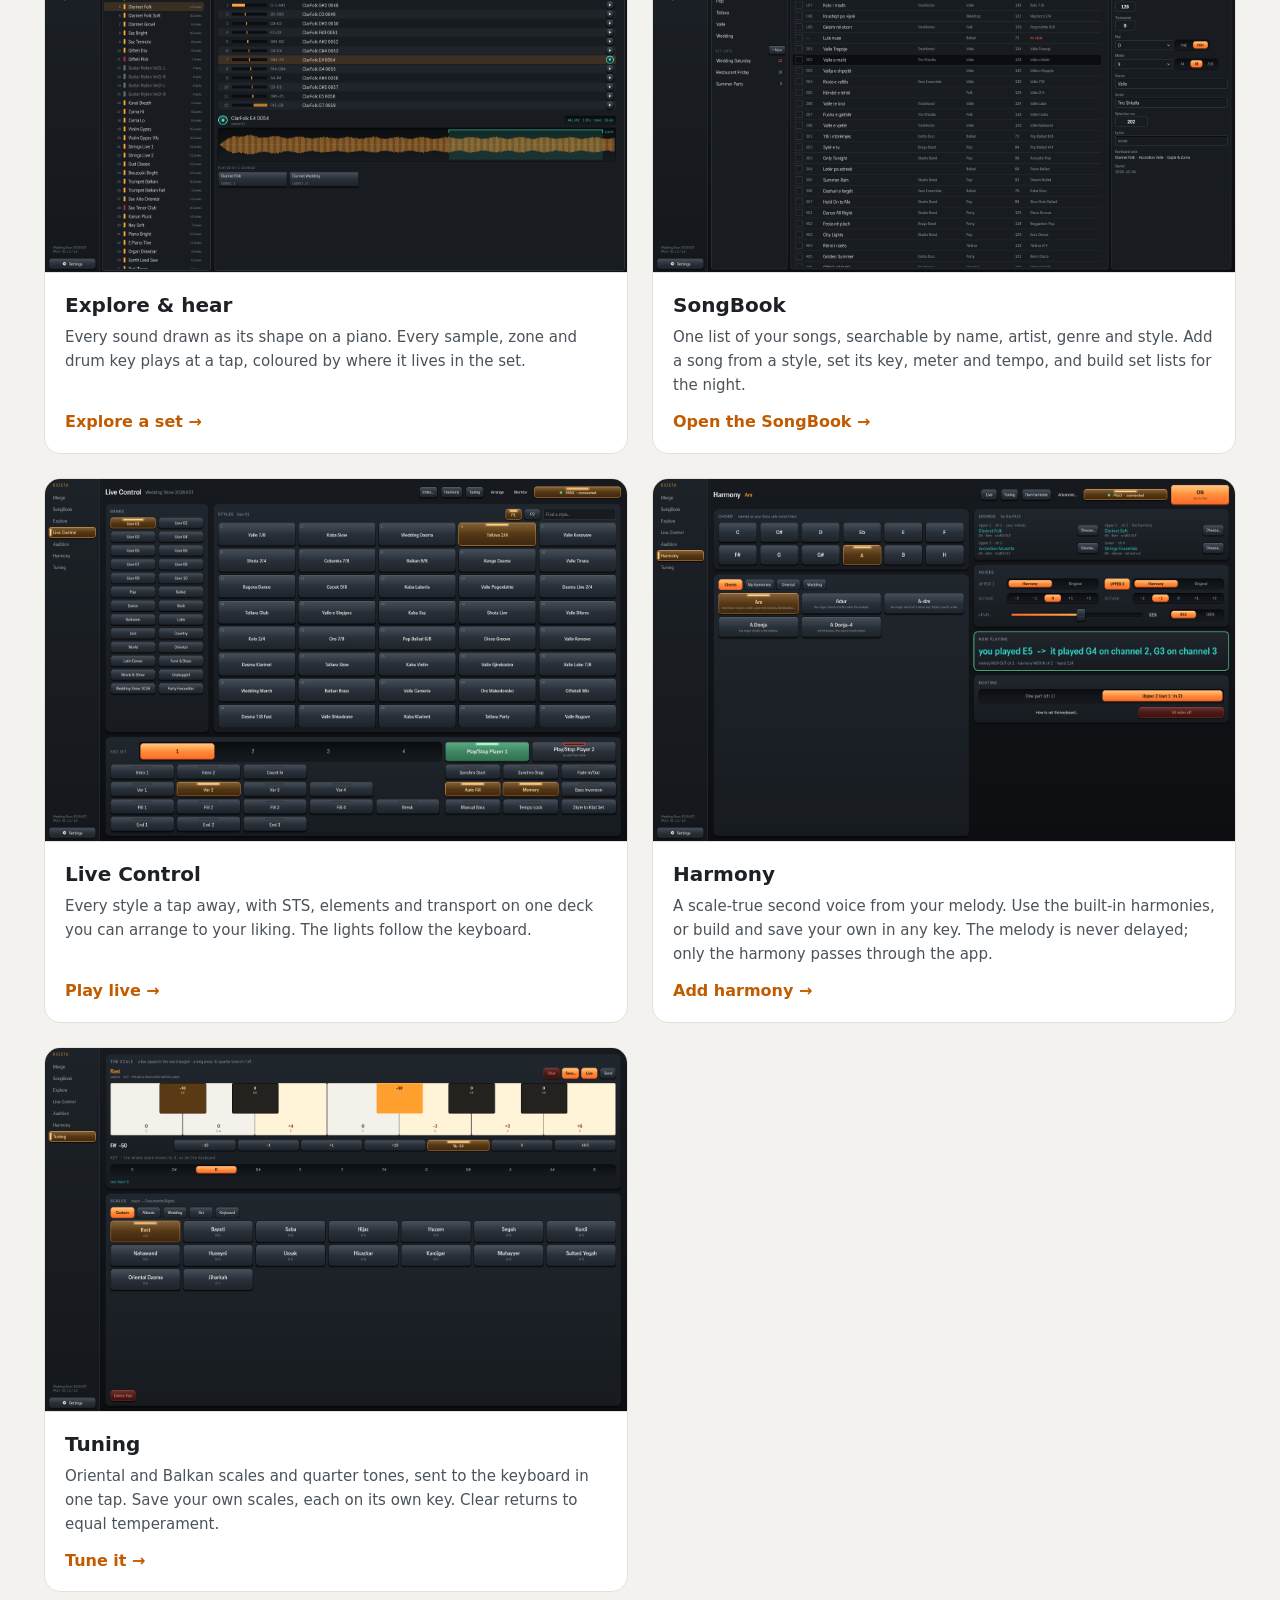
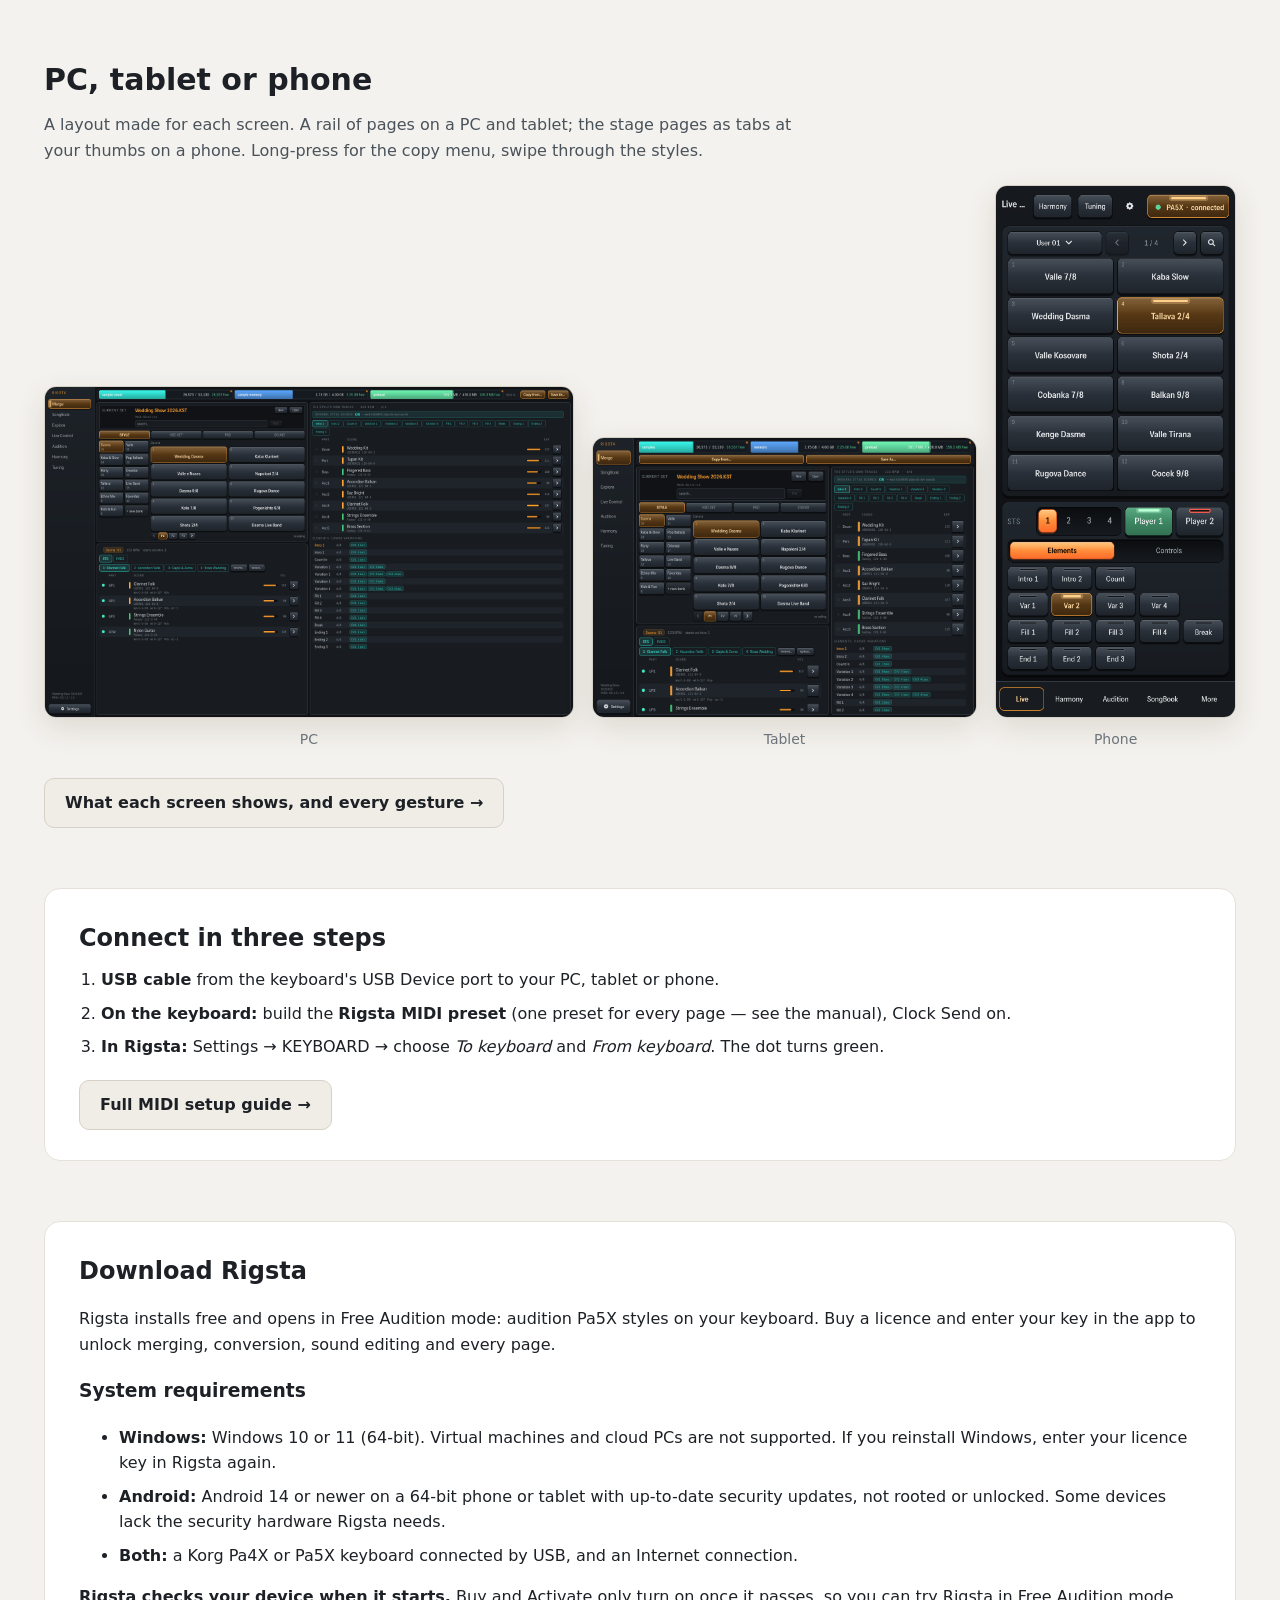
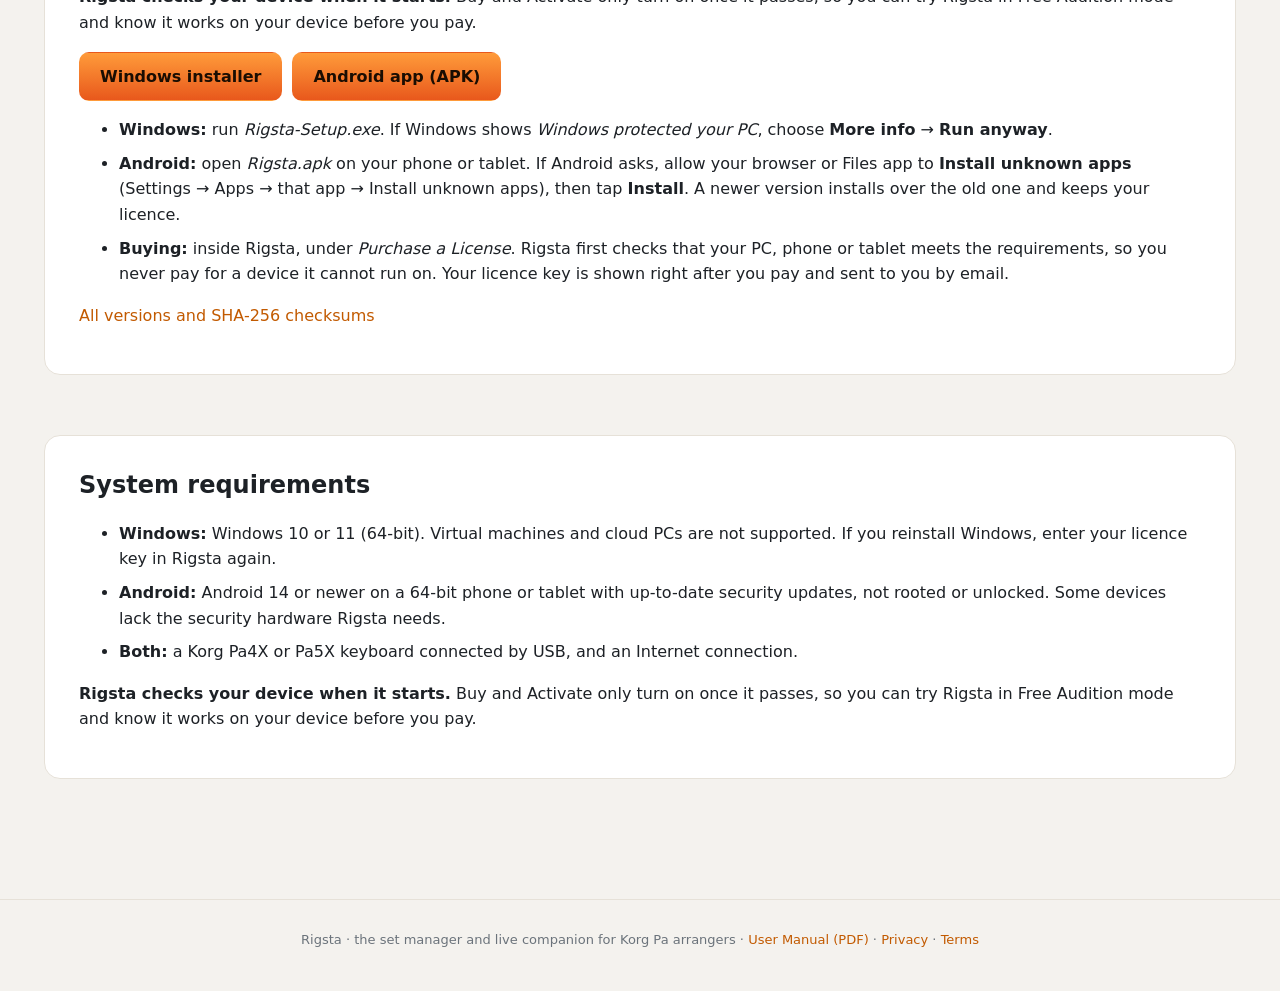
==== commit 2bd135e1: "Website 2026-10-25 00:32 (Rigsta 1.0.24, 9d759c7)" ====
--- a/index.html
+++ b/index.html
@@ -91,9 +91,8 @@
   your key in the app to unlock merging, conversion, sound editing and every page.</p>
   <h3>System requirements</h3>
   <ul>
-    <li><b>Windows:</b> Windows 10 or 11 (64-bit) on a PC with a <b>TPM 2.0</b> security chip, switched on. Most PCs
-    from 2018 onward have one; on some it has to be switched on in the PC's BIOS/UEFI settings. Virtual machines and
-    cloud PCs are not supported.</li>
+    <li><b>Windows:</b> Windows 10 or 11 (64-bit). Virtual machines and cloud PCs are not supported. If you reinstall
+    Windows, enter your licence key in Rigsta again.</li>
     <li><b>Android:</b> Android 14 or newer on a 64-bit phone or tablet with up-to-date security updates, not rooted
     or unlocked. Some devices lack the security hardware Rigsta needs.</li>
     <li><b>Both:</b> a Korg Pa4X or Pa5X keyboard connected by USB, and an Internet connection.</li>
@@ -120,9 +119,8 @@
 <section class="setup" id="requirements">
   <h2>System requirements</h2>
   <ul>
-    <li><b>Windows:</b> Windows 10 or 11 (64-bit) on a PC with a <b>TPM 2.0</b> security chip, switched on. Most PCs
-    from 2018 onward have one; on some it has to be switched on in the PC's BIOS/UEFI settings. Virtual machines and
-    cloud PCs are not supported.</li>
+    <li><b>Windows:</b> Windows 10 or 11 (64-bit). Virtual machines and cloud PCs are not supported. If you reinstall
+    Windows, enter your licence key in Rigsta again.</li>
     <li><b>Android:</b> Android 14 or newer on a 64-bit phone or tablet with up-to-date security updates, not rooted
     or unlocked. Some devices lack the security hardware Rigsta needs.</li>
     <li><b>Both:</b> a Korg Pa4X or Pa5X keyboard connected by USB, and an Internet connection.</li>
